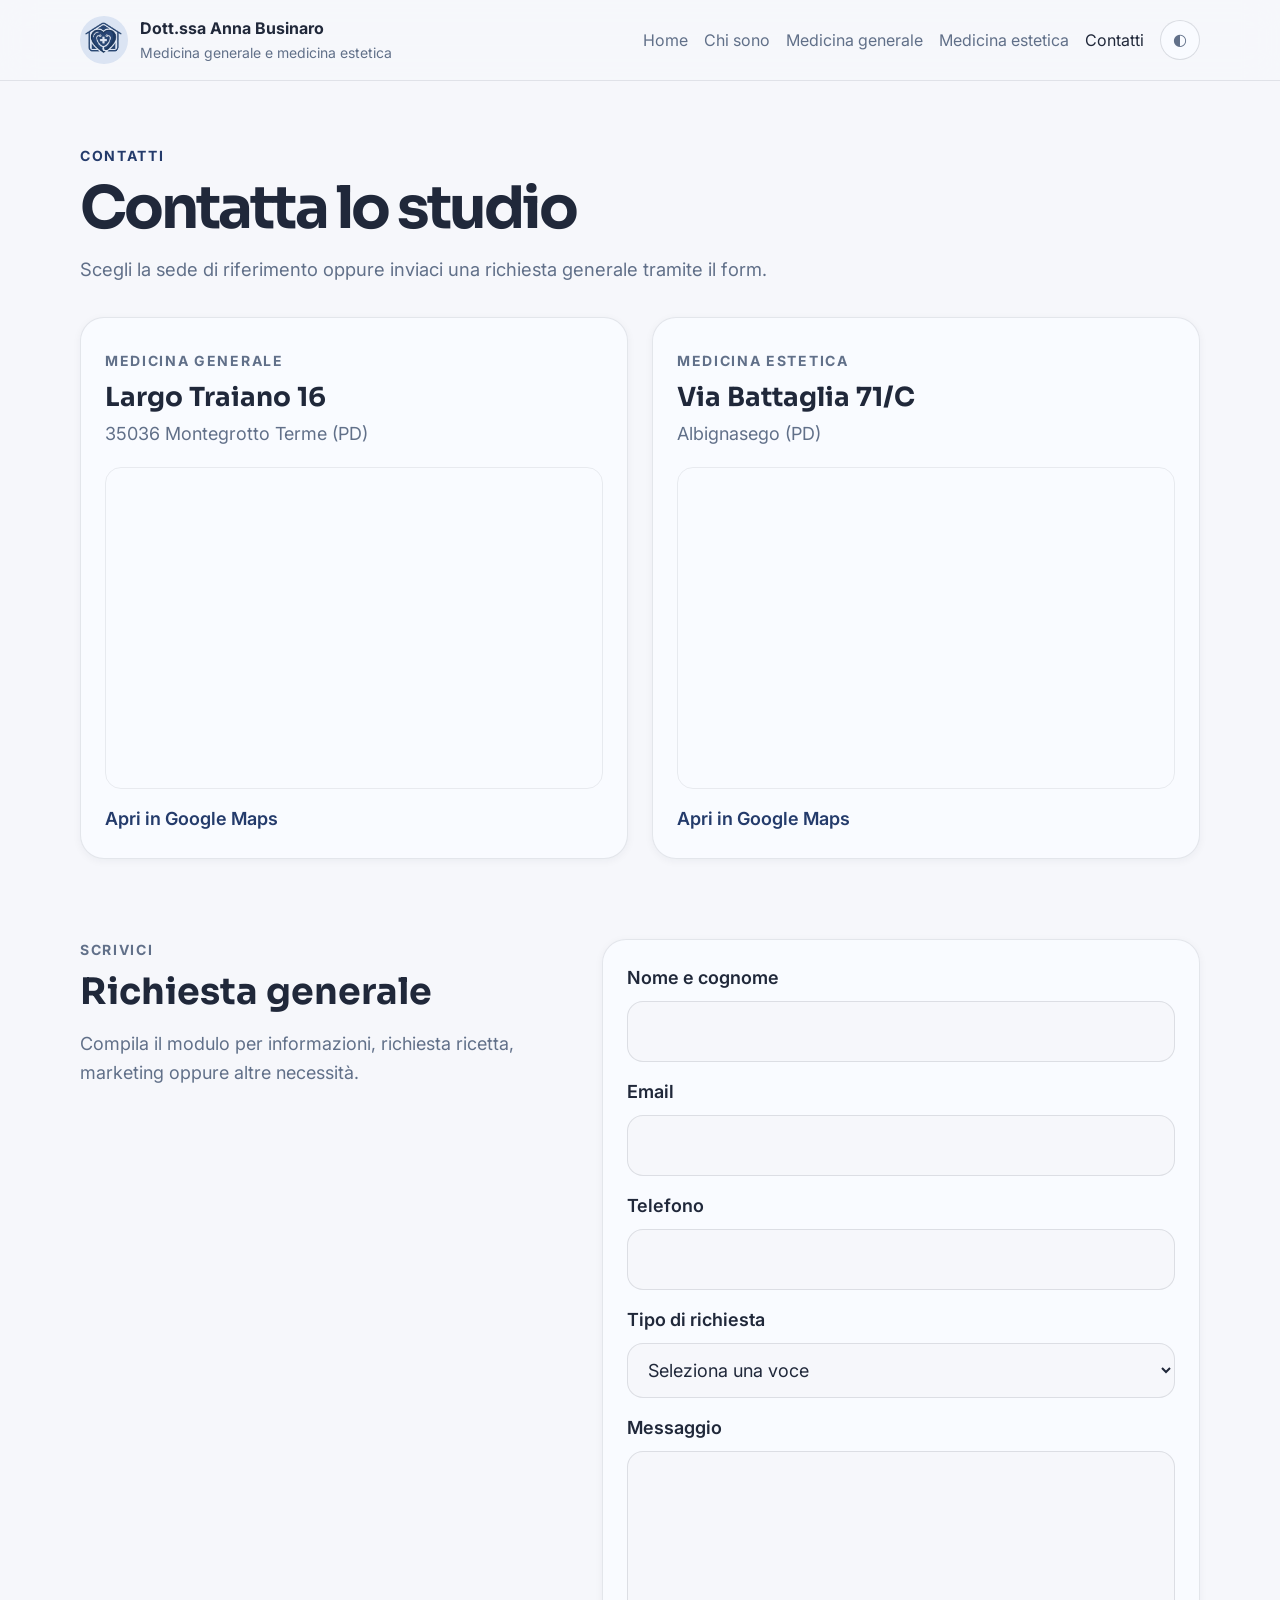
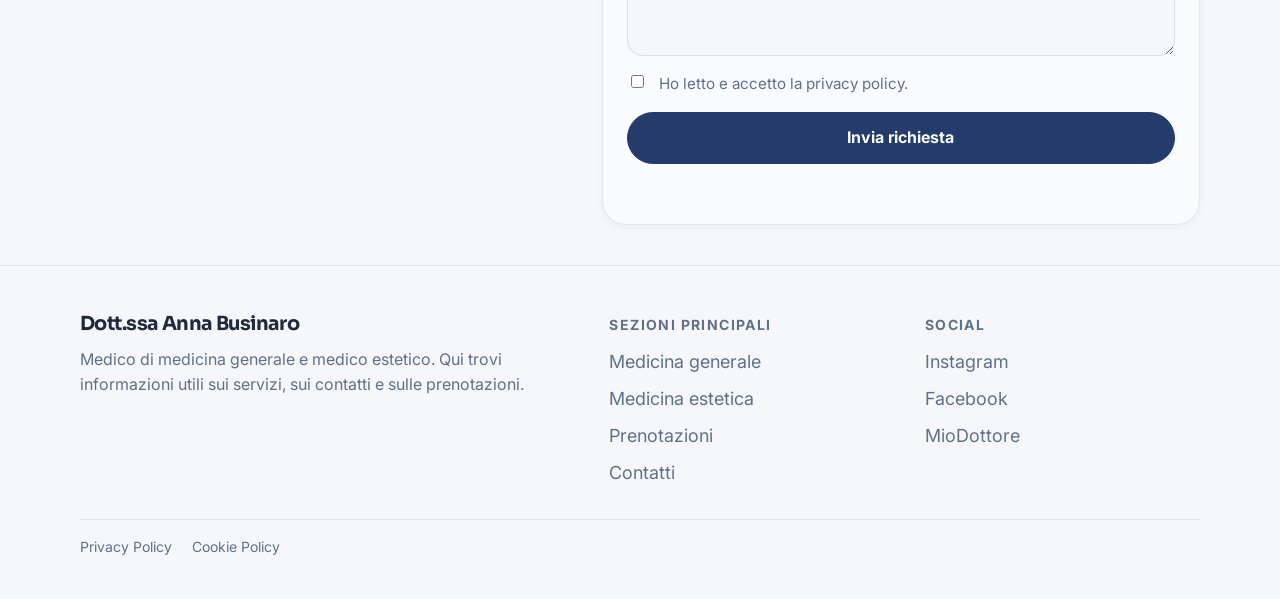
==== pages/contatti.html @ 708c40a4 "first commit" ====
<!DOCTYPE html>
<html lang="it" data-theme="light">
<head>
  <meta charset="UTF-8" />
  <meta name="viewport" content="width=device-width, initial-scale=1.0" />
  <title>Contatti | Dott.ssa Anna Businaro</title>
  <meta name="description" content="Contatta la Dott.ssa Anna Businaro per medicina generale, medicina estetica, informazioni e prenotazioni." />
  <link rel="preconnect" href="https://fonts.googleapis.com" />
  <link rel="preconnect" href="https://fonts.gstatic.com" crossorigin />
  <link href="https://fonts.googleapis.com/css2?family=Inter:wght@400;500;600;700;800&family=Sora:wght@400;500;600;700;800&display=swap" rel="stylesheet" />
  <link rel="stylesheet" href="../assets/css/global.css" />
  <link rel="stylesheet" href="../assets/css/contatti.css" />
</head>
<body>
  <a class="skip-link" href="#contenuto">Vai al contenuto</a>

  <header class="site-header">
    <div class="container header-inner">
      <a href="./index.html" class="brand" aria-label="Vai alla home della Dott.ssa Anna Businaro">
        <span class="brand-mark" aria-hidden="true">
          <img src="../images/logo.png" alt="Dott.ssa Anna Businaro" class="brand-image" />
        </span>
        <span class="brand-text">
          <strong>Dott.ssa Anna Businaro</strong>
          <small>Medicina generale e medicina estetica</small>
        </span>
      </a>

      <nav class="main-nav" aria-label="Navigazione principale">
        <button class="nav-toggle" type="button" aria-expanded="false" aria-controls="menu-principale">
          <span></span><span></span><span></span>
          <span class="sr-only">Apri il menu</span>
        </button>
        <ul id="menu-principale" class="nav-list">
          <li><a href="./index.html">Home</a></li>
          <li><a href="./chi-sono.html">Chi sono</a></li>
          <li><a href="./medicina-generale.html">Medicina generale</a></li>
          <li><a href="./medicina-estetica.html">Medicina estetica</a></li>
          <li><a href="./contatti.html" aria-current="page">Contatti</a></li>
          <li>
            <button class="theme-toggle" type="button" data-theme-toggle aria-label="Attiva tema scuro">
              <span aria-hidden="true">◐</span>
            </button>
          </li>
        </ul>
      </nav>
    </div>
  </header>

  <main id="contenuto">
    <section class="contact-page">
      <div class="container">
        <div class="contact-hero">
          <p class="eyebrow">Contatti</p>
          <h1>Contatta lo studio</h1>
          <p class="hero-text">
            Scegli la sede di riferimento oppure inviaci una richiesta generale tramite il form.
          </p>
        </div>

        <div class="contact-grid">
          <article class="contact-card">
            <div class="contact-card-head">
              <p class="eyebrow">Medicina generale</p>
              <h2>Largo Traiano 16</h2>
              <p>35036 Montegrotto Terme (PD)</p>
            </div>

            <div class="map-wrap">
              <iframe
                title="Mappa studio di medicina generale"
                src="https://www.google.com/maps?q=Largo+Traiano+16,+35036+Montegrotto+Terme&output=embed"
                loading="lazy"
                referrerpolicy="no-referrer-when-downgrade"
                allowfullscreen></iframe>
            </div>

            <a
              class="map-link"
              href="https://www.google.com/maps?q=Largo+Traiano+16,+35036+Montegrotto+Terme"
              target="_blank"
              rel="noopener nofollow">
              Apri in Google Maps
            </a>
          </article>

          <article class="contact-card">
            <div class="contact-card-head">
              <p class="eyebrow">Medicina estetica</p>
              <h2>Via Battaglia 71/C</h2>
              <p>Albignasego (PD)</p>
            </div>

            <div class="map-wrap">
              <iframe
                title="Mappa studio di medicina estetica"
                src="https://www.google.com/maps?q=Via+Battaglia+71%2FC,+Albignasego&output=embed"
                loading="lazy"
                referrerpolicy="no-referrer-when-downgrade"
                allowfullscreen></iframe>
            </div>

            <a
              class="map-link"
              href="https://www.google.com/maps?q=Via+Battaglia+71%2FC,+Albignasego"
              target="_blank"
              rel="noopener nofollow">
              Apri in Google Maps
            </a>
          </article>
        </div>

        <div class="spacer-medium" role="presentation"></div>

        <section class="contact-form-section">
          <div class="contact-form-head">
            <p class="eyebrow">Scrivici</p>
            <h2>Richiesta generale</h2>
            <p>
              Compila il modulo per informazioni, richiesta ricetta, marketing oppure altre necessità.
            </p>
          </div>

          <form class="contact-form" id="contact-form" action="#" method="post" novalidate>
            <div class="form-row">
              <label for="contact-name">Nome e cognome</label>
              <input type="text" id="contact-name" name="name" autocomplete="name" required>
            </div>

            <div class="form-row">
              <label for="contact-email">Email</label>
              <input type="email" id="contact-email" name="email" autocomplete="email" required>
            </div>

            <div class="form-row">
              <label for="contact-phone">Telefono</label>
              <input type="tel" id="contact-phone" name="phone" autocomplete="tel">
            </div>

            <div class="form-row">
              <label for="contact-type">Tipo di richiesta</label>
              <select id="contact-type" name="request_type" required>
                <option value="" selected disabled>Seleziona una voce</option>
                <option value="informazioni">Informazioni</option>
                <option value="ricetta">Richiesta ricetta</option>
                <option value="marketing">Marketing</option>
                <option value="altro">Altro</option>
              </select>
            </div>

            <div class="form-row">
              <label for="contact-message">Messaggio</label>
              <textarea id="contact-message" name="message" rows="6" required></textarea>
            </div>

            <label class="form-check">
              <input type="checkbox" id="contact-privacy" name="privacy" required>
              <span>Ho letto e accetto la privacy policy.</span>
            </label>

            <button type="submit" class="btn btn-primary">Invia richiesta</button>

            <p class="form-status" id="form-status" aria-live="polite"></p>
          </form>
        </section>
      </div>
    </section>
  </main>

  <footer class="site-footer">
    <div class="container footer-grid">
      <div class="footer-col">
        <p class="footer-brand">Dott.ssa Anna Businaro</p>
        <p class="footer-text">Medico di medicina generale e medico estetico. Qui trovi informazioni utili sui servizi, sui contatti e sulle prenotazioni.</p>
      </div>
      <div class="footer-col">
        <p class="footer-label">Sezioni principali</p>
        <ul class="footer-links" role="list">
          <li><a href="./medicina-generale.html">Medicina generale</a></li>
          <li><a href="./medicina-estetica.html">Medicina estetica</a></li>
          <li><a href="./prenotazioni.html">Prenotazioni</a></li>
          <li><a href="./contatti.html">Contatti</a></li>
        </ul>
      </div>
      <div class="footer-col">
        <p class="footer-label">Social</p>
        <ul class="footer-links" role="list">
          <li><a href="#" aria-label="Instagram">Instagram</a></li>
          <li><a href="#" aria-label="Facebook">Facebook</a></li>
          <li><a href="#" aria-label="MioDottore">MioDottore</a></li>
        </ul>
      </div>
    </div>
    <div class="container footer-bottom">
      <a href="./privacy-policy.html">Privacy Policy</a>
      <a href="./cookie-policy.html">Cookie Policy</a>
    </div>
  </footer>

  <script src="../assets/js/global.js" defer></script>
  <script src="../assets/js/contatti.js" defer></script>
</body>
</html>
---- assets/css/global.css ----
:root,
[data-theme="light"] {
  --text-xs: clamp(0.75rem, 0.7rem + 0.25vw, 0.875rem);
  --text-sm: clamp(0.875rem, 0.8rem + 0.35vw, 1rem);
  --text-base: clamp(1rem, 0.95rem + 0.25vw, 1.125rem);
  --text-lg: clamp(1.125rem, 1rem + 0.75vw, 1.5rem);
  --text-xl: clamp(1.5rem, 1.2rem + 1.25vw, 2.25rem);
  --text-2xl: clamp(1.8rem, 1.2rem + 1.9vw, 2.65rem);

  --space-1: 0.25rem;
  --space-2: 0.5rem;
  --space-3: 0.75rem;
  --space-4: 1rem;
  --space-5: 1.25rem;
  --space-6: 1.5rem;
  --space-8: 2rem;
  --space-10: 2.5rem;
  --space-12: 3rem;

  --color-bg: #f6f7fb;
  --color-surface: #f9fbff;
  --color-text: #20283a;
  --color-text-muted: #617089;
  --color-primary: #243b6b;
  --color-primary-hover: #1a2f57;
  --color-primary-soft: #dbe4f3;
  --color-text-inverse: #fbfcfe;

  --radius-sm: 0.375rem;
  --radius-md: 0.75rem;
  --radius-lg: 1rem;
  --radius-xl: 1.5rem;
  --shadow-sm: 0 2px 8px rgba(25, 34, 54, 0.05);
  --shadow-md: 0 16px 40px rgba(25, 34, 54, 0.09);

  --font-display: 'Sora', 'Inter', Arial, sans-serif;
  --font-body: 'Inter', Arial, sans-serif;
  --testo-inter-corsivo: 'Inter', sans-serif;
  --stile-inter-corsivo: italic;
}

[data-theme="dark"] {
  --color-bg: #121824;
  --color-surface: #171f2d;
  --color-text: #edf1f7;
  --color-text-muted: #a9b5c7;
  --color-primary: #92acd8;
  --color-primary-hover: #b0c2ea;
  --color-primary-soft: #1f2b40;
  --color-text-inverse: #111723;
  --shadow-sm: 0 2px 8px rgba(0, 0, 0, 0.2);
  --shadow-md: 0 16px 40px rgba(0, 0, 0, 0.28);
}

*,
*::before,
*::after {
  box-sizing: border-box;
}

html {
  scroll-behavior: smooth;
}

body {
  margin: 0;
  min-height: 100vh;
  font-family: var(--font-body);
  font-size: var(--text-base);
  line-height: 1.6;
  color: var(--color-text);
  background: var(--color-bg);
}

body.is-menu-open {
  overflow: hidden;
}

img,
svg {
  display: block;
  max-width: 100%;
  height: auto;
}

a {
  color: inherit;
  text-decoration: none;
}

button,
input,
textarea,
select {
  font: inherit;
  color: inherit;
}

button {
  cursor: pointer;
}

.skip-link {
  position: absolute;
  left: 1rem;
  top: -4rem;
  z-index: 999;
  padding: 0.75rem 1rem;
  border-radius: var(--radius-sm);
  background: var(--color-primary);
  color: var(--color-text-inverse);
}

.skip-link:focus {
  top: 1rem;
}

.sr-only {
  position: absolute;
  width: 1px;
  height: 1px;
  padding: 0;
  margin: -1px;
  overflow: hidden;
  clip: rect(0, 0, 0, 0);
  white-space: nowrap;
  border: 0;
}

.container {
  width: min(1120px, calc(100% - 2rem));
  margin-inline: auto;
}

/* ── HEADER ── */

.site-header {
  position: sticky;
  top: 0;
  z-index: 40;
  border-bottom: 1px solid color-mix(in srgb, var(--color-text) 10%, transparent);
  background: color-mix(in srgb, var(--color-bg) 88%, transparent);
  backdrop-filter: blur(16px);
}

.header-inner {
  display: flex;
  align-items: center;
  justify-content: space-between;
  gap: var(--space-4);
  padding: var(--space-4) 0;
}

.brand {
  display: flex;
  align-items: center;
  gap: var(--space-3);
  min-width: 0;
}

.brand-mark {
  display: grid;
  place-items: center;
  width: 3rem;
  height: 3rem;
  border-radius: 50%;
  background: var(--color-primary-soft);
  color: var(--color-primary);
  flex-shrink: 0;
}

.brand-mark svg {
  width: 1.4rem;
  height: 1.4rem;
}

.brand-text strong,
.brand-text small {
  display: block;
}

.brand-text strong {
  font-size: var(--text-sm);
}

.brand-text small {
  font-size: var(--text-xs);
  color: var(--color-text-muted);
}

/* ── NAV ── */

.main-nav {
  position: relative;
}

.nav-toggle {
  display: none;
  flex-direction: column;
  gap: 4px;
  padding: 0.7rem;
  border: 1px solid color-mix(in srgb, var(--color-text) 14%, transparent);
  border-radius: var(--radius-sm);
  background: var(--color-surface);
}

.nav-toggle span {
  display: block;
  width: 18px;
  height: 2px;
  background: var(--color-text);
  transition: transform 200ms ease, opacity 200ms ease;
}

.nav-list {
  display: flex;
  align-items: center;
  gap: var(--space-4);
  list-style: none;
  margin: 0;
  padding: 0;
}

.nav-list a,
.theme-toggle {
  font-size: var(--text-sm);
  color: var(--color-text-muted);
}

.nav-list a:hover,
.nav-list a[aria-current="page"],
.theme-toggle:hover {
  color: var(--color-text);
}

.theme-toggle {
  display: grid;
  place-items: center;
  width: 2.5rem;
  height: 2.5rem;
  border-radius: 50%;
  border: 1px solid color-mix(in srgb, var(--color-text) 14%, transparent);
  background: var(--color-surface);
}

/* ── UTILITY ── */

.eyebrow {
  margin: 0 0 var(--space-3);
  font-size: var(--text-xs);
  font-weight: 700;
  letter-spacing: 0.12em;
  text-transform: uppercase;
  color: var(--color-primary);
}

/* ── BOTTONI ── */

.btn {
  display: inline-flex;
  align-items: center;
  justify-content: center;
  min-height: 44px;
  padding: 0.75rem 1.5rem;
  border-radius: 999px;
  font-size: var(--text-sm);
  font-weight: 700;
  border: 1px solid transparent;
  text-decoration: none;
  transition: background 200ms ease, color 200ms ease,
              border-color 200ms ease, transform 200ms ease,
              box-shadow 200ms ease;
  cursor: pointer;
}

.btn-primary {
  background: var(--color-primary);
  color: var(--color-text-inverse);
  border-color: var(--color-primary);
}

.btn-primary:hover {
  background: var(--color-primary-hover);
  border-color: var(--color-primary-hover);
  color: var(--color-text-inverse);
  transform: translateY(-2px);
  box-shadow: 0 6px 20px rgba(36, 59, 107, 0.25);
}

.btn-secondary {
  background: transparent;
  color: var(--color-text);
  border-color: color-mix(in srgb, var(--color-text) 25%, transparent);
}

.btn-secondary:hover {
  background: var(--color-surface);
  color: var(--color-text);
  transform: translateY(-2px);
  box-shadow: 0 4px 14px rgba(36, 59, 107, 0.10);
}

.btn:active {
  transform: translateY(0);
  box-shadow: none;
}

/* ── FOOTER ── */

.site-footer {
  padding: var(--space-12) 0 var(--space-10);
  border-top: 1px solid color-mix(in srgb, var(--color-text) 10%, transparent);
}

.footer-grid {
  display: grid;
  grid-template-columns: minmax(0, 1.6fr) minmax(0, 0.9fr) minmax(0, 0.9fr);
  gap: var(--space-10);
  align-items: start;
}

.footer-col {
  min-width: 0;
}

.footer-brand {
  margin: 0 0 var(--space-3);
  font-family: var(--font-display);
  font-size: clamp(0.95rem, 0.85rem + 0.45vw, 1.25rem);
  line-height: 1.08;
  font-weight: 700;
  letter-spacing: -0.03em;
}

.footer-text {
  margin: 0;
  max-width: 30rem;
  font-size: var(--text-sm);
  color: var(--color-text-muted);
}

.footer-label {
  margin: 0 0 var(--space-3);
  font-size: var(--text-xs);
  font-weight: 700;
  letter-spacing: 0.1em;
  text-transform: uppercase;
  color: var(--color-text-muted);
}

.footer-links {
  margin: 0;
  padding: 0;
  list-style: none;
  display: grid;
  gap: var(--space-2);
  color: var(--color-text-muted);
}

.footer-links a:hover {
  color: var(--color-text);
}

.footer-bottom {
  margin-top: var(--space-8);
  padding-top: var(--space-4);
  border-top: 1px solid color-mix(in srgb, var(--color-text) 10%, transparent);
  display: flex;
  gap: var(--space-5);
  flex-wrap: wrap;
  font-size: var(--text-xs);
  color: var(--color-text-muted);
}

:focus-visible {
  outline: 2px solid var(--color-primary);
  outline-offset: 3px;
}

/* ── RESPONSIVE ── */

@media (max-width: 840px) {
  .footer-grid {
    grid-template-columns: 1fr;
  }
}

@media (max-width: 760px) {
  .nav-toggle {
    display: flex;
  }

  .site-header {
    z-index: 100;
  }

  .main-nav {
    position: static;
  }

  .nav-list {
    position: fixed;
    top: 76px;
    left: 0;
    right: 0;
    bottom: 0;
    z-index: 99;
    background: var(--color-bg);
    display: flex;
    flex-direction: column;
    align-items: stretch;
    justify-content: flex-start;
    gap: 0;
    padding: var(--space-4);
    margin: 0;
    list-style: none;
    transform: translateX(100%);
    opacity: 0;
    pointer-events: none;
    transition: opacity 200ms ease, transform 200ms ease;
  }

  .nav-list.is-open {
    transform: translateX(0);
    opacity: 1;
    pointer-events: auto;
  }

  .nav-list li {
    width: 100%;
    margin: 0;
    padding: 0;
  }

  .nav-list a {
    display: flex;
    align-items: center;
    width: 100%;
    min-height: 3.2rem;
    padding: 0.95rem 0;
    font-size: var(--text-lg);
    font-weight: 600;
    color: var(--color-text);
    background: var(--color-bg);
    border: 0;
    border-radius: 0;
    margin: 0;
  }

  .nav-list a:hover,
  .nav-list a[aria-current="page"] {
    color: var(--color-primary);
  }

  .theme-toggle{
  display: grid;
  place-items: center;
  width: 2.75rem;
  height: 2.75rem;
  margin-top: var(--space-3);
  border-radius: 50%;
  border: 1px solid color-mix(in srgb, var(--color-text) 14%, transparent);
  background: var(--color-bg);
  color: var(--color-text);
}
.nav-item-theme-toggle{
  display: grid;
  place-items: start;
  width:100%;
  margin-top: var(--space-3);
  background: var(--color-bg);
  color: var(--color-text);
}

  .nav-toggle.is-open span:nth-child(1) {
    transform: translateY(6px) rotate(45deg);
  }

  .nav-toggle.is-open span:nth-child(2) {
    opacity: 0;
  }

  .nav-toggle.is-open span:nth-child(3) {
    transform: translateY(-6px) rotate(-45deg);
  }
}

@media (prefers-reduced-motion: reduce) {
  *,
  *::before,
  *::after {
    transition: none !important;
    scroll-behavior: auto !important;
  }
}
---- assets/css/contatti.css ----
.contact-page {
  padding: clamp(2.5rem, 5vw, 4rem) 0 var(--space-10);
}

.contact-hero {
  max-width: 56rem;
  margin-bottom: var(--space-8);
}

.contact-hero h1,
.contact-form-head h2,
.contact-card h2 {
  margin: 0;
  font-family: var(--font-display);
}

.contact-hero h1 {
  font-size: clamp(2.4rem, 1.5rem + 2.7vw, 4.2rem);
  line-height: 1.02;
  letter-spacing: -0.05em;
}

.hero-text {
  margin-top: var(--space-4);
  color: var(--color-text-muted);
  font-size: clamp(1rem, 0.95rem + 0.3vw, 1.15rem);
  max-width: 46rem;
}

.contact-grid {
  display: grid;
  grid-template-columns: repeat(2, minmax(0, 1fr));
  gap: var(--space-6);
  margin-bottom: var(--space-10);
}

.contact-card {
  padding: var(--space-6);
  border-radius: var(--radius-xl);
  background: var(--color-surface);
  border: 1px solid color-mix(in srgb, var(--color-text) 10%, transparent);
  box-shadow: var(--shadow-sm);
}

.contact-card-head {
  margin-bottom: var(--space-4);
}

.contact-card-head h2 {
  font-size: clamp(1.3rem, 1rem + 0.8vw, 1.8rem);
  line-height: 1.08;
  margin-top: var(--space-1);
}

.contact-card-head p {
  color: var(--color-text-muted);
  margin-top: var(--space-2);
}

.map-wrap {
  overflow: hidden;
  border-radius: var(--radius-lg);
  border: 1px solid color-mix(in srgb, var(--color-text) 8%, transparent);
}

.map-wrap iframe {
  display: block;
  width: 100%;
  min-height: 320px;
  border: 0;
}

.map-link {
  display: inline-flex;
  margin-top: var(--space-4);
  color: var(--color-primary);
  font-weight: 600;
  text-decoration: none;
}

.map-link:hover {
  text-decoration: underline;
}

.spacer-medium{
  height: var(--space-10);
}

.contact-form-section {
  display: grid;
  grid-template-columns: minmax(0, 0.9fr) minmax(0, 1.1fr);
  gap: var(--space-8);
  align-items: start;
}

.contact-form-head h2 {
  font-size: clamp(1.6rem, 1.15rem + 1.4vw, 2.4rem);
  line-height: 1.08;
  margin-top: var(--space-2);
}

.contact-form-head p {
  color: var(--color-text-muted);
  max-width: 38rem;
}

.contact-form {
  display: grid;
  gap: var(--space-4);
  padding: var(--space-6);
  border-radius: var(--radius-xl);
  background: var(--color-surface);
  border: 1px solid color-mix(in srgb, var(--color-text) 10%, transparent);
  box-shadow: var(--shadow-sm);
}

.form-row {
  display: grid;
  gap: 0.5rem;
}

.form-row label {
  font-weight: 600;
  color: var(--color-text);
}

.form-row input,
.form-row select,
.form-row textarea {
  width: 100%;
  padding: 0.95rem 1rem;
  border-radius: var(--radius-lg);
  border: 1px solid color-mix(in srgb, var(--color-text) 12%, transparent);
  background: var(--color-bg);
  color: var(--color-text);
  font: inherit;
}

.form-row input:focus,
.form-row select:focus,
.form-row textarea:focus {
  outline: none;
  border-color: var(--color-primary);
  box-shadow: 0 0 0 3px color-mix(in srgb, var(--color-primary) 18%, transparent);
}

.form-row textarea {
  resize: vertical;
  min-height: 180px;
}

.form-check {
  display: flex;
  gap: 0.75rem;
  align-items: flex-start;
  color: var(--color-text-muted);
  font-size: 0.95rem;
}

.form-check input {
  margin-top: 0.2rem;
}

.form-status {
  margin: 0;
  min-height: 1.25rem;
  color: var(--color-primary);
  font-weight: 600;
}

@media (max-width: 980px) {
  .contact-grid,
  .contact-form-section {
    grid-template-columns: 1fr;
  }
}

@media (max-width: 640px) {
  .contact-card,
  .contact-form {
    padding: var(--space-5);
  }

  .map-wrap iframe {
    min-height: 260px;
  }
}
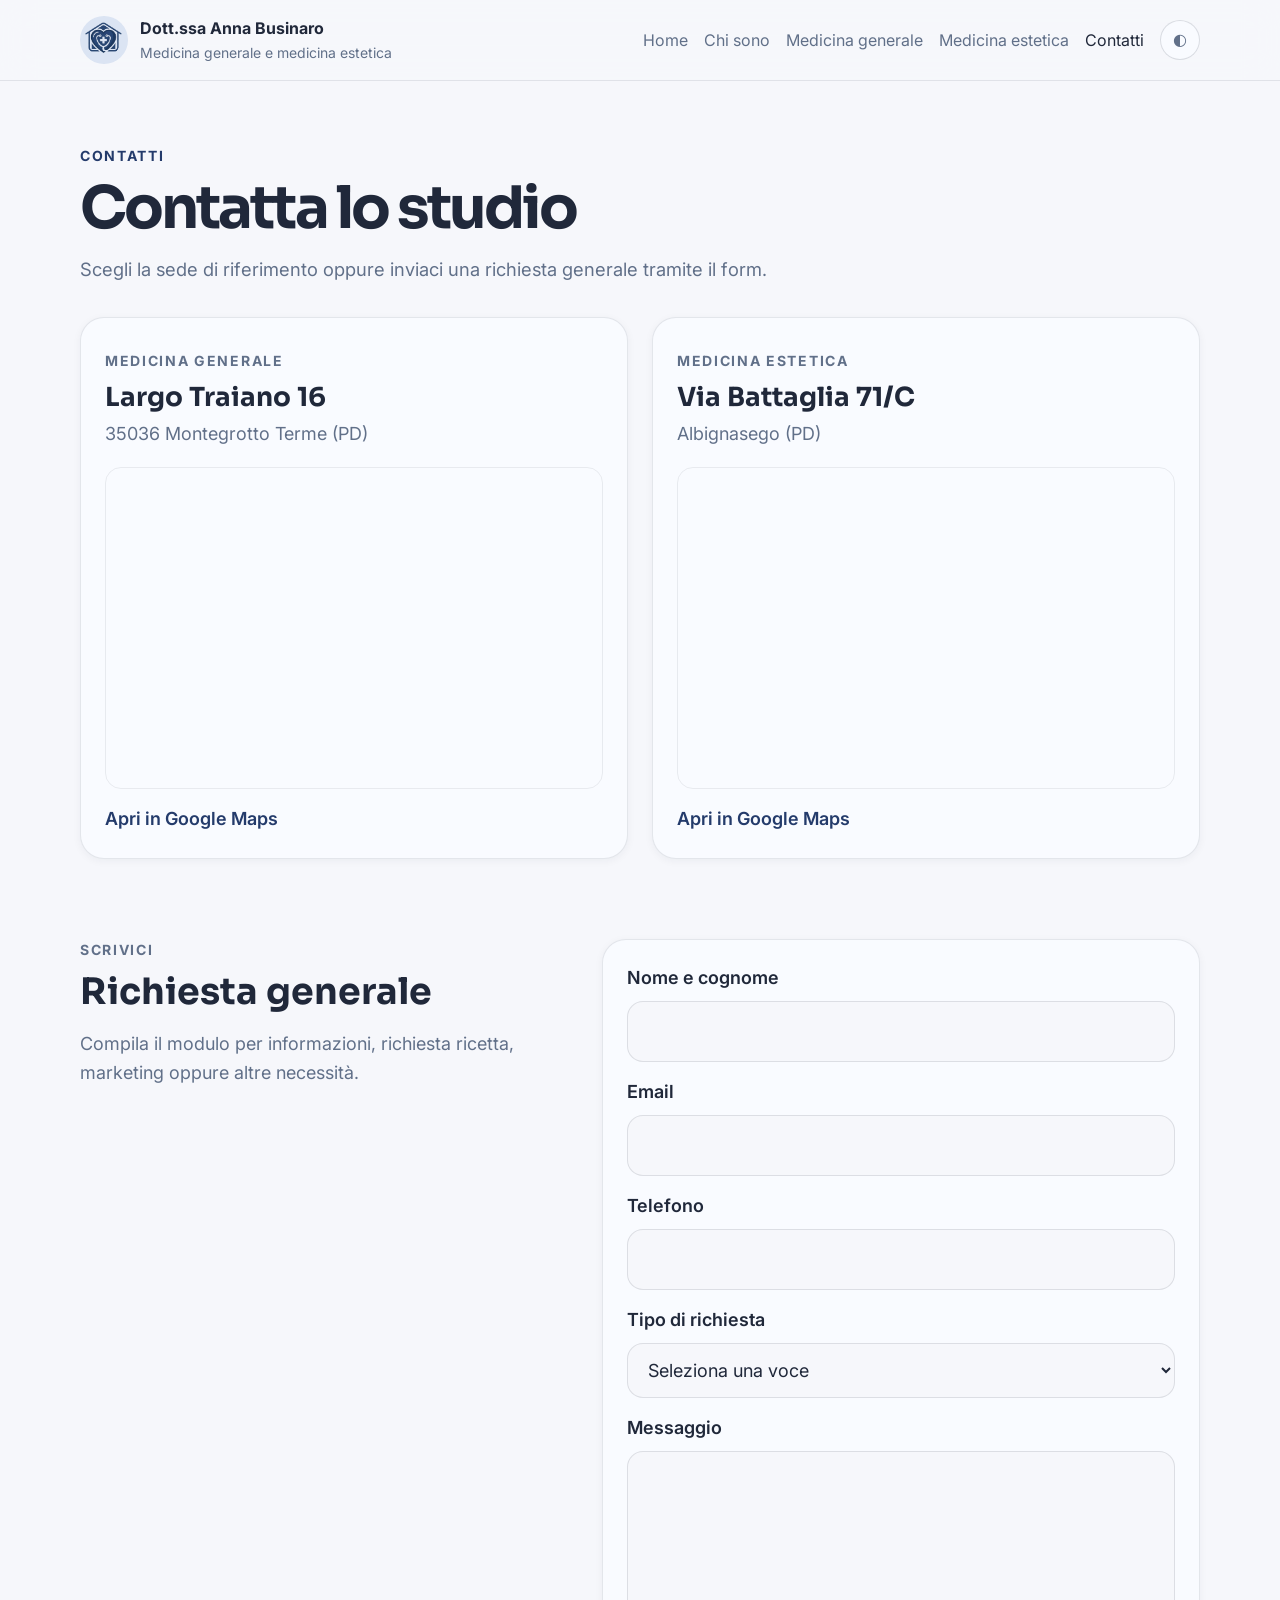
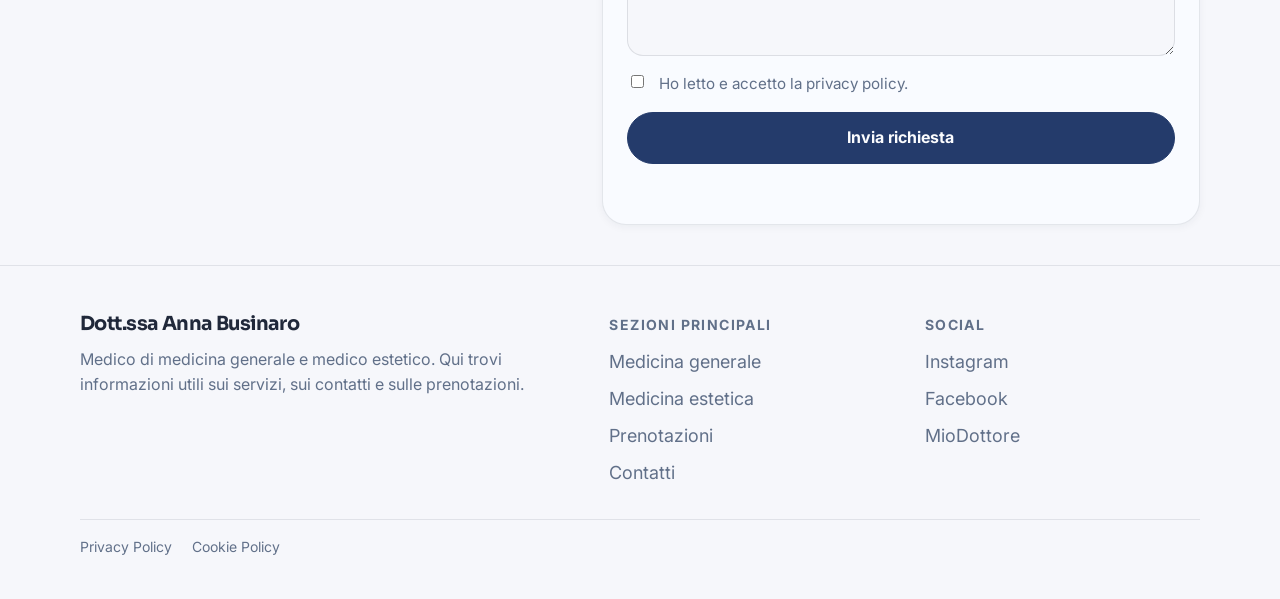
==== commit a3d7c82b: "link changed" ====
--- a/pages/contatti.html
+++ b/pages/contatti.html
@@ -32,7 +32,7 @@
           <span class="sr-only">Apri il menu</span>
         </button>
         <ul id="menu-principale" class="nav-list">
-          <li><a href="./index.html">Home</a></li>
+          <li><a href="../index.html">Home</a></li>
           <li><a href="./chi-sono.html">Chi sono</a></li>
           <li><a href="./medicina-generale.html">Medicina generale</a></li>
           <li><a href="./medicina-estetica.html">Medicina estetica</a></li>
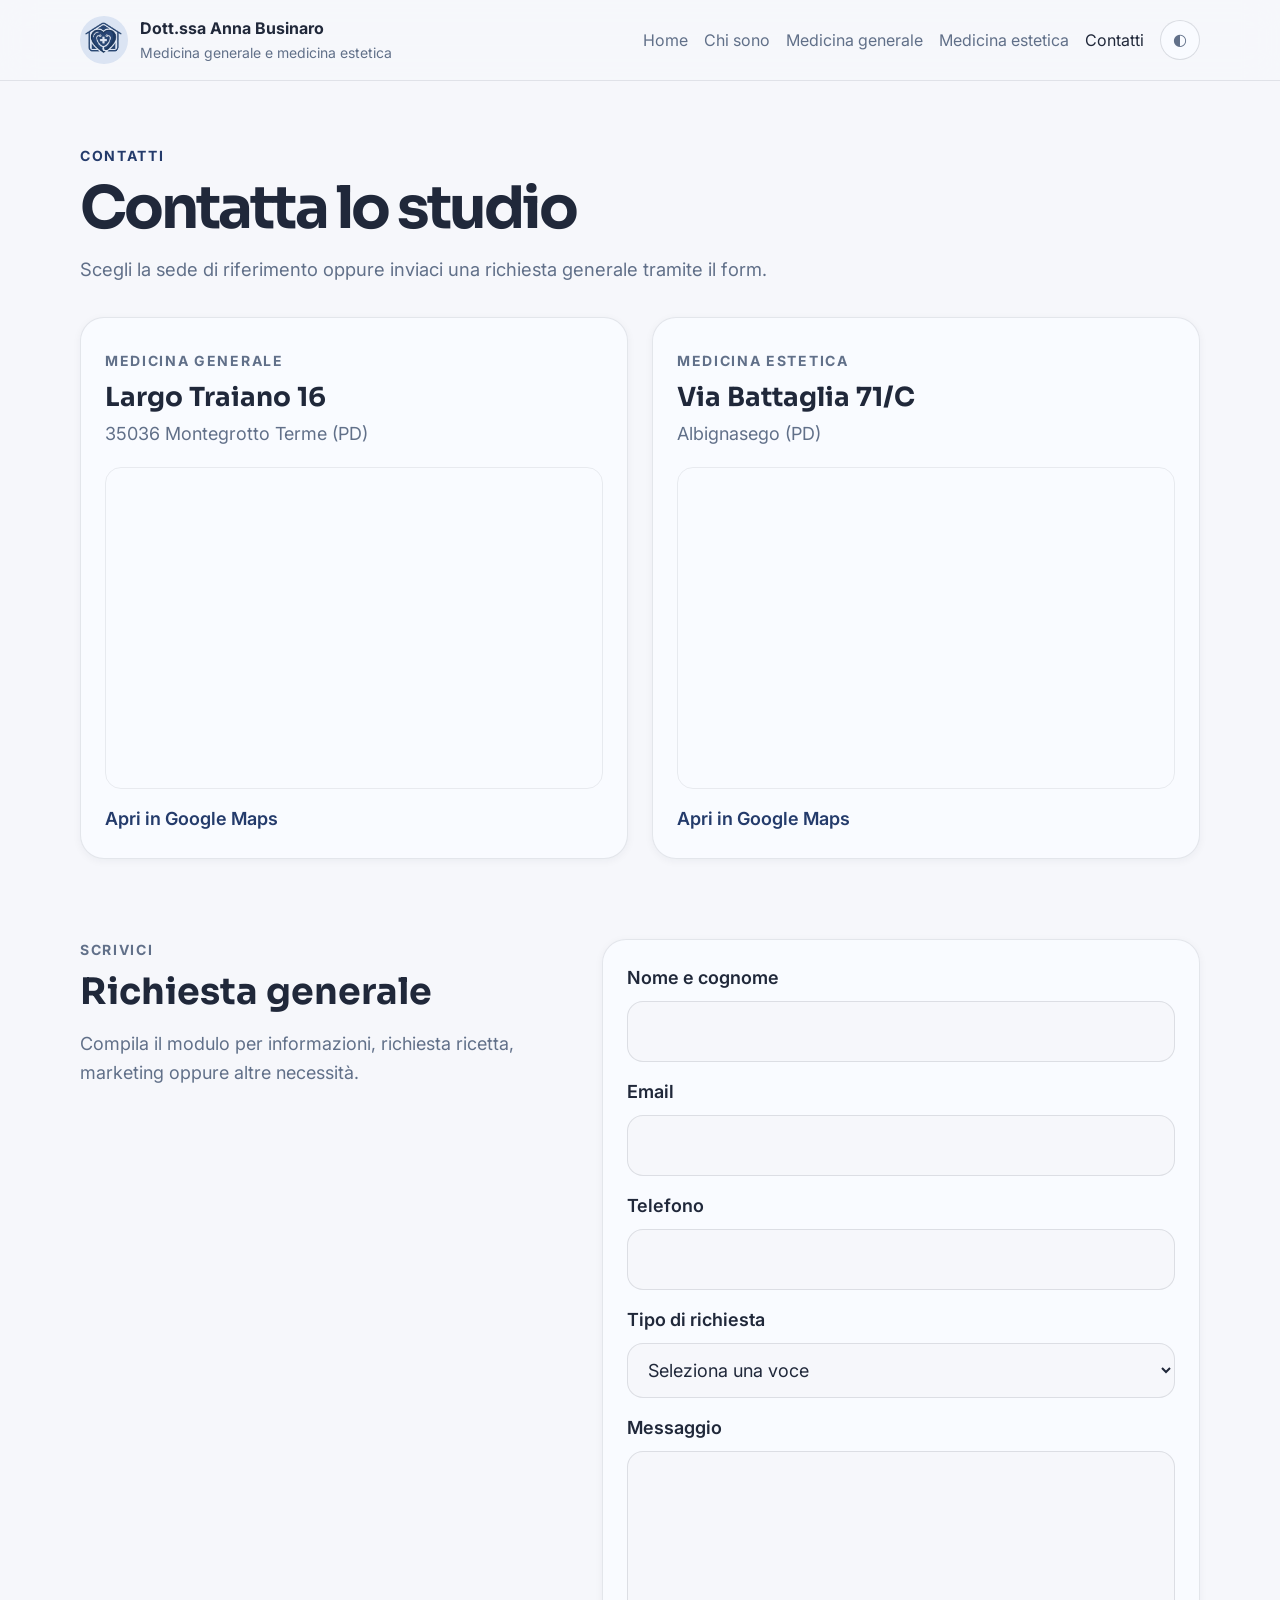
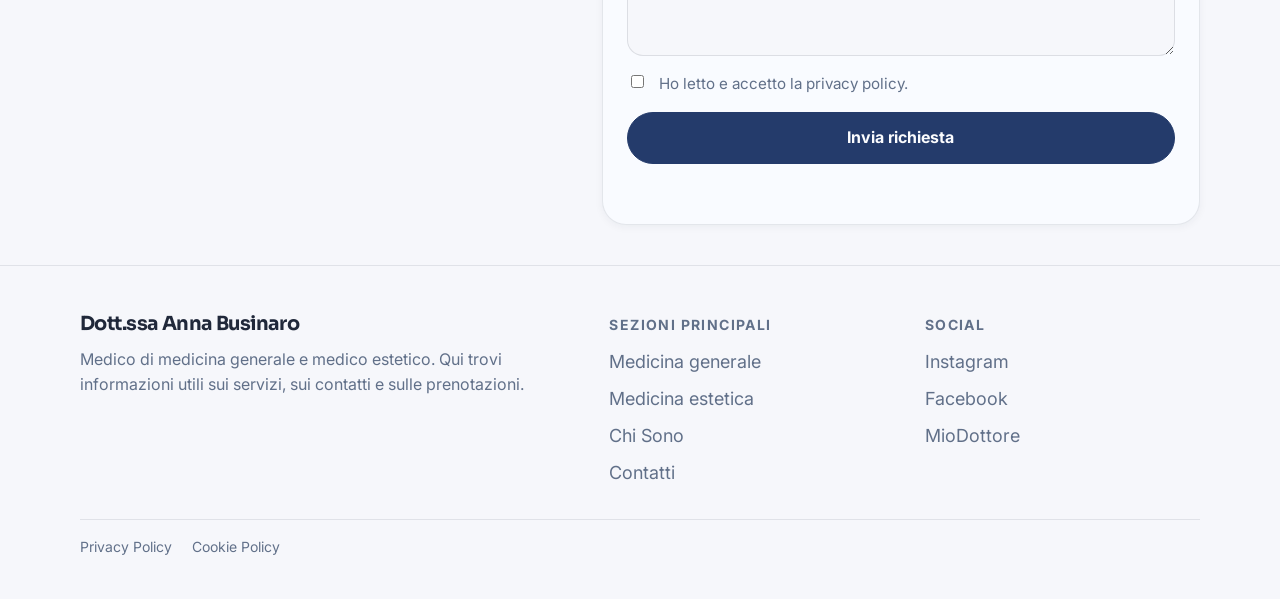
==== commit bbd3ede4: "changed text footer" ====
--- a/pages/contatti.html
+++ b/pages/contatti.html
@@ -178,7 +178,7 @@
         <ul class="footer-links" role="list">
           <li><a href="./medicina-generale.html">Medicina generale</a></li>
           <li><a href="./medicina-estetica.html">Medicina estetica</a></li>
-          <li><a href="./prenotazioni.html">Prenotazioni</a></li>
+          <li><a href="./prenotazioni.html">Chi Sono</a></li>
           <li><a href="./contatti.html">Contatti</a></li>
         </ul>
       </div>
--- a/assets/css/global.css
+++ b/assets/css/global.css
@@ -58,6 +58,13 @@
   box-sizing: border-box;
 }
 
+html,
+body {
+  width: 100%;
+  max-width: 100%;
+  overflow-x: clip;
+}
+
 html {
   scroll-behavior: smooth;
 }
@@ -65,6 +72,7 @@
 body {
   margin: 0;
   min-height: 100vh;
+  position: relative;
   font-family: var(--font-body);
   font-size: var(--text-base);
   line-height: 1.6;
@@ -77,10 +85,16 @@
 }
 
 img,
-svg {
+svg,
+iframe,
+video {
   display: block;
   max-width: 100%;
   height: auto;
+}
+
+iframe {
+  width: 100%;
 }
 
 a {
@@ -130,6 +144,14 @@
 .container {
   width: min(1120px, calc(100% - 2rem));
   margin-inline: auto;
+  max-width: 100%;
+}
+
+.site-header,
+.site-footer,
+main {
+  max-width: 100%;
+  overflow-x: clip;
 }
 
 /* ── HEADER ── */
@@ -452,25 +474,21 @@
     color: var(--color-primary);
   }
 
-  .theme-toggle{
-  display: grid;
-  place-items: center;
-  width: 2.75rem;
-  height: 2.75rem;
-  margin-top: var(--space-3);
-  border-radius: 50%;
-  border: 1px solid color-mix(in srgb, var(--color-text) 14%, transparent);
-  background: var(--color-bg);
-  color: var(--color-text);
-}
-.nav-item-theme-toggle{
-  display: grid;
-  place-items: start;
-  width:100%;
-  margin-top: var(--space-3);
-  background: var(--color-bg);
-  color: var(--color-text);
-}
+  .nav-item-theme-toggle {
+    width: 100%;
+    margin-top: var(--space-3);
+  }
+
+  .theme-toggle {
+    display: grid;
+    place-items: center;
+    width: 2.75rem;
+    height: 2.75rem;
+    border-radius: 50%;
+    border: 1px solid color-mix(in srgb, var(--color-text) 14%, transparent);
+    background: var(--color-bg);
+    color: var(--color-text);
+  }
 
   .nav-toggle.is-open span:nth-child(1) {
     transform: translateY(6px) rotate(45deg);
